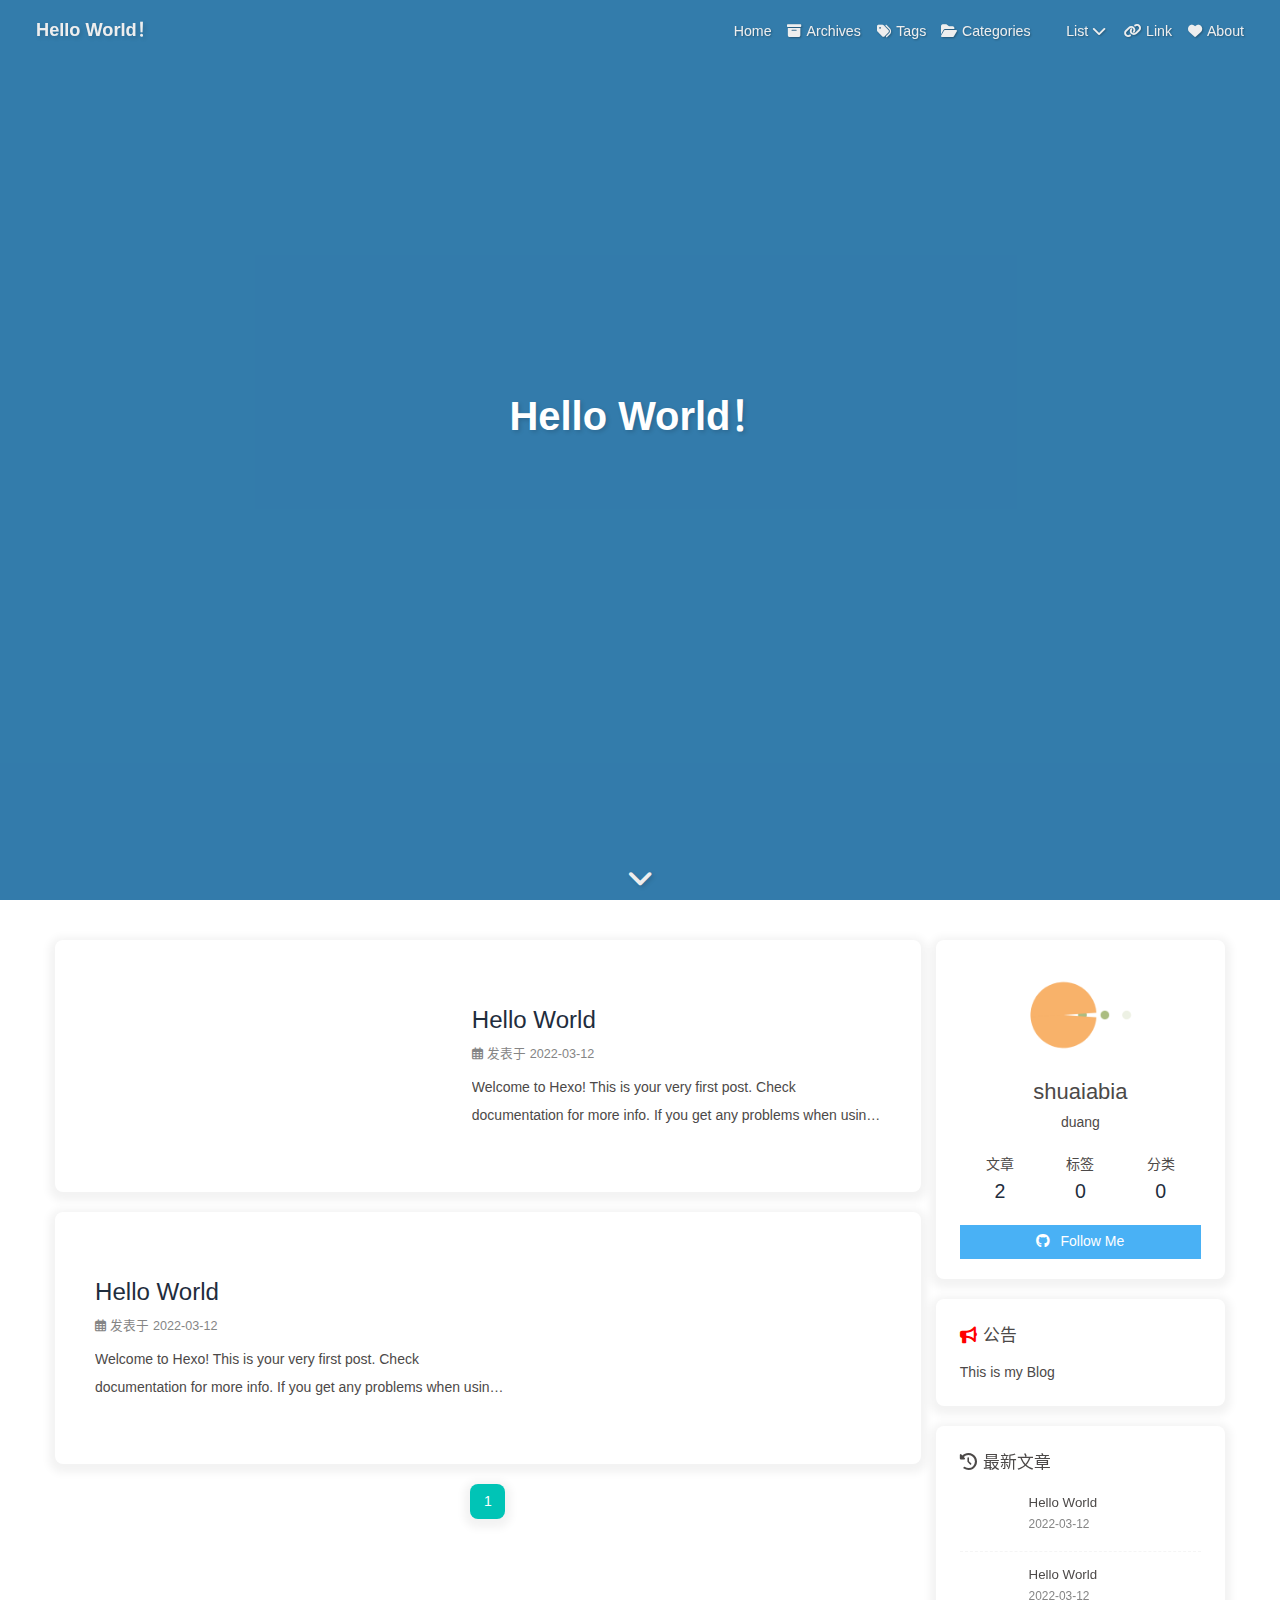
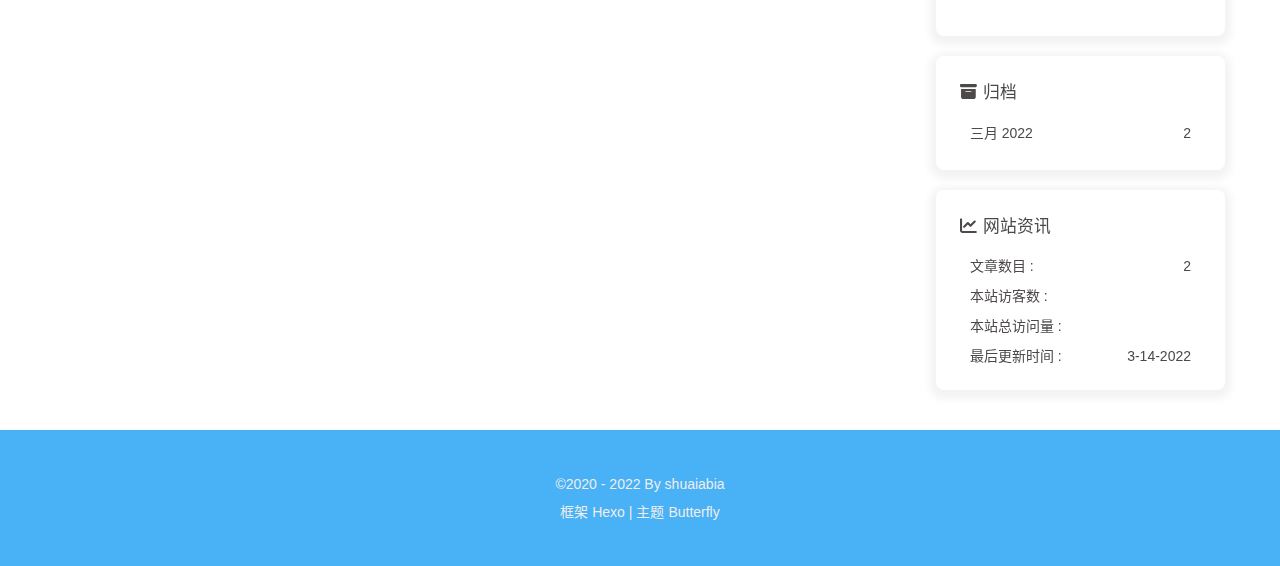
==== index.html @ 334f8525 "Site updated: 2022-03-14 22:38:22" ====
<!DOCTYPE html><html lang="zh-CN" data-theme="light"><head><meta charset="UTF-8"><meta http-equiv="X-UA-Compatible" content="IE=edge"><meta name="viewport" content="width=device-width, initial-scale=1.0, maximum-scale=1.0, user-scalable=no"><title>Hello World！ - shuaiabia</title><meta name="keywords" content="dadada"><meta name="author" content="shuaiabia,2313064195@qq.com"><meta name="copyright" content="shuaiabia"><meta name="format-detection" content="telephone=no"><meta name="theme-color" content="#ffffff"><meta name="description" content="duang">
<meta property="og:type" content="website">
<meta property="og:title" content="Hello World！">
<meta property="og:url" content="http://shuaiabia.github.io/index.html">
<meta property="og:site_name" content="Hello World！">
<meta property="og:description" content="duang">
<meta property="og:locale" content="zh_CN">
<meta property="og:image" content="https://i.loli.net/2021/02/24/5O1day2nriDzjSu.png">
<meta property="article:author" content="shuaiabia">
<meta property="article:tag" content="dadada">
<meta name="twitter:card" content="summary">
<meta name="twitter:image" content="https://i.loli.net/2021/02/24/5O1day2nriDzjSu.png"><link rel="shortcut icon" href="/img/favicon.png"><link rel="canonical" href="http://shuaiabia.github.io/"><link rel="preconnect" href="//cdn.jsdelivr.net"/><link rel="preconnect" href="//busuanzi.ibruce.info"/><link rel="stylesheet" href="/css/index.css"><link rel="stylesheet" href="https://cdn.jsdelivr.net/npm/@fortawesome/fontawesome-free@6/css/all.min.css" media="print" onload="this.media='all'"><link rel="stylesheet" href="https://cdn.jsdelivr.net/npm/@fancyapps/ui/dist/fancybox.css" media="print" onload="this.media='all'"><script>const GLOBAL_CONFIG = { 
  root: '/',
  algolia: undefined,
  localSearch: undefined,
  translate: undefined,
  noticeOutdate: undefined,
  highlight: {"plugin":"highlighjs","highlightCopy":true,"highlightLang":true,"highlightHeightLimit":false},
  copy: {
    success: '复制成功',
    error: '复制错误',
    noSupport: '浏览器不支持'
  },
  relativeDate: {
    homepage: false,
    post: false
  },
  runtime: '',
  date_suffix: {
    just: '刚刚',
    min: '分钟前',
    hour: '小时前',
    day: '天前',
    month: '个月前'
  },
  copyright: undefined,
  lightbox: 'fancybox',
  Snackbar: undefined,
  source: {
    justifiedGallery: {
      js: 'https://cdn.jsdelivr.net/npm/flickr-justified-gallery@2/dist/fjGallery.min.js',
      css: 'https://cdn.jsdelivr.net/npm/flickr-justified-gallery@2/dist/fjGallery.min.css'
    }
  },
  isPhotoFigcaption: false,
  islazyload: false,
  isAnchor: false
}</script><script id="config-diff">var GLOBAL_CONFIG_SITE = {
  title: 'Hello World！',
  isPost: false,
  isHome: true,
  isHighlightShrink: false,
  isToc: false,
  postUpdate: '2022-03-14 22:38:16'
}</script><noscript><style type="text/css">
  #nav {
    opacity: 1
  }
  .justified-gallery img {
    opacity: 1
  }

  #recent-posts time,
  #post-meta time {
    display: inline !important
  }
</style></noscript><script>(win=>{
    win.saveToLocal = {
      set: function setWithExpiry(key, value, ttl) {
        if (ttl === 0) return
        const now = new Date()
        const expiryDay = ttl * 86400000
        const item = {
          value: value,
          expiry: now.getTime() + expiryDay,
        }
        localStorage.setItem(key, JSON.stringify(item))
      },

      get: function getWithExpiry(key) {
        const itemStr = localStorage.getItem(key)

        if (!itemStr) {
          return undefined
        }
        const item = JSON.parse(itemStr)
        const now = new Date()

        if (now.getTime() > item.expiry) {
          localStorage.removeItem(key)
          return undefined
        }
        return item.value
      }
    }
  
    win.getScript = url => new Promise((resolve, reject) => {
      const script = document.createElement('script')
      script.src = url
      script.async = true
      script.onerror = reject
      script.onload = script.onreadystatechange = function() {
        const loadState = this.readyState
        if (loadState && loadState !== 'loaded' && loadState !== 'complete') return
        script.onload = script.onreadystatechange = null
        resolve()
      }
      document.head.appendChild(script)
    })
  
      win.activateDarkMode = function () {
        document.documentElement.setAttribute('data-theme', 'dark')
        if (document.querySelector('meta[name="theme-color"]') !== null) {
          document.querySelector('meta[name="theme-color"]').setAttribute('content', '#0d0d0d')
        }
      }
      win.activateLightMode = function () {
        document.documentElement.setAttribute('data-theme', 'light')
        if (document.querySelector('meta[name="theme-color"]') !== null) {
          document.querySelector('meta[name="theme-color"]').setAttribute('content', '#ffffff')
        }
      }
      const t = saveToLocal.get('theme')
    
          if (t === 'dark') activateDarkMode()
          else if (t === 'light') activateLightMode()
        
      const asideStatus = saveToLocal.get('aside-status')
      if (asideStatus !== undefined) {
        if (asideStatus === 'hide') {
          document.documentElement.classList.add('hide-aside')
        } else {
          document.documentElement.classList.remove('hide-aside')
        }
      }
    
    const detectApple = () => {
      if(/iPad|iPhone|iPod|Macintosh/.test(navigator.userAgent)){
        document.documentElement.classList.add('apple')
      }
    }
    detectApple()
    })(window)</script><meta name="generator" content="Hexo 6.1.0"></head><body><div id="sidebar"><div id="menu-mask"></div><div id="sidebar-menus"><div class="avatar-img is-center"><img src="https://i.loli.net/2021/02/24/5O1day2nriDzjSu.png" onerror="onerror=null;src='/img/friend_404.gif'" alt="avatar"/></div><div class="sidebar-site-data site-data is-center"><a href="/archives/"><div class="headline">文章</div><div class="length-num">2</div></a><a href="/tags/"><div class="headline">标签</div><div class="length-num">0</div></a><a href="/categories/"><div class="headline">分类</div><div class="length-num">0</div></a></div><hr/><div class="menus_items"><div class="menus_item"><a class="site-page" href="/"><i class="fa-fw fas fa-首页"></i><span> Home</span></a></div><div class="menus_item"><a class="site-page" href="/archives/"><i class="fa-fw fas fa-archive"></i><span> Archives</span></a></div><div class="menus_item"><a class="site-page" href="/tags/"><i class="fa-fw fas fa-tags"></i><span> Tags</span></a></div><div class="menus_item"><a class="site-page" href="/categories/"><i class="fa-fw fas fa-folder-open"></i><span> Categories</span></a></div><div class="menus_item"><a class="site-page group" href="javascript:void(0);"><i class="fa-fw fas fa-娱乐"></i><span> List</span><i class="fas fa-chevron-down"></i></a><ul class="menus_item_child"><li><a class="site-page child" href="/music/"><i class="fa-fw fas fa-音乐"></i><span> Music</span></a></li><li><a class="site-page child" href="/movies/"><i class="fa-fw fas fa-视频"></i><span> Movie</span></a></li></ul></div><div class="menus_item"><a class="site-page" href="/link/"><i class="fa-fw fas fa-link"></i><span> Link</span></a></div><div class="menus_item"><a class="site-page" href="/about/"><i class="fa-fw fas fa-heart"></i><span> About</span></a></div></div></div></div><div class="page" id="body-wrap"><header class="full_page" id="page-header"><nav id="nav"><span id="blog_name"><a id="site-name" href="/">Hello World！</a></span><div id="menus"><div class="menus_items"><div class="menus_item"><a class="site-page" href="/"><i class="fa-fw fas fa-首页"></i><span> Home</span></a></div><div class="menus_item"><a class="site-page" href="/archives/"><i class="fa-fw fas fa-archive"></i><span> Archives</span></a></div><div class="menus_item"><a class="site-page" href="/tags/"><i class="fa-fw fas fa-tags"></i><span> Tags</span></a></div><div class="menus_item"><a class="site-page" href="/categories/"><i class="fa-fw fas fa-folder-open"></i><span> Categories</span></a></div><div class="menus_item"><a class="site-page group" href="javascript:void(0);"><i class="fa-fw fas fa-娱乐"></i><span> List</span><i class="fas fa-chevron-down"></i></a><ul class="menus_item_child"><li><a class="site-page child" href="/music/"><i class="fa-fw fas fa-音乐"></i><span> Music</span></a></li><li><a class="site-page child" href="/movies/"><i class="fa-fw fas fa-视频"></i><span> Movie</span></a></li></ul></div><div class="menus_item"><a class="site-page" href="/link/"><i class="fa-fw fas fa-link"></i><span> Link</span></a></div><div class="menus_item"><a class="site-page" href="/about/"><i class="fa-fw fas fa-heart"></i><span> About</span></a></div></div><div id="toggle-menu"><a class="site-page"><i class="fas fa-bars fa-fw"></i></a></div></div></nav><div id="site-info"><h1 id="site-title">Hello World！</h1></div><div id="scroll-down"><i class="fas fa-angle-down scroll-down-effects"></i></div></header><main class="layout" id="content-inner"><div class="recent-posts" id="recent-posts"><div class="recent-post-item"><div class="post_cover left"><a href="/2022/03/12/1/" title="Hello World"><img class="post_bg" src="[data-uri]" onerror="this.onerror=null;this.src='/img/404.jpg'" alt="Hello World"></a></div><div class="recent-post-info"><a class="article-title" href="/2022/03/12/1/" title="Hello World">Hello World</a><div class="article-meta-wrap"><span class="post-meta-date"><i class="far fa-calendar-alt"></i><span class="article-meta-label">发表于</span><time datetime="2022-03-12T09:33:00.502Z" title="发表于 2022-03-12 17:33:00">2022-03-12</time></span></div><div class="content">Welcome to Hexo! This is your very first post. Check documentation for more info. If you get any problems when using Hexo, you can find the answer in troubleshooting or you can ask me on GitHub.
adawCdua百度今晚1$ hexo new &quot;My New Post&quot;

More info: Writing
Run server1$ hexo server

More info: Server
Generate static files1$ hexo generate

More info: Generating
Deploy to remote sites1$ hexo deploy

More info: Deployment
</div></div></div><div class="recent-post-item"><div class="post_cover right"><a href="/2022/03/12/hello-world/" title="Hello World"><img class="post_bg" src="[data-uri]" onerror="this.onerror=null;this.src='/img/404.jpg'" alt="Hello World"></a></div><div class="recent-post-info"><a class="article-title" href="/2022/03/12/hello-world/" title="Hello World">Hello World</a><div class="article-meta-wrap"><span class="post-meta-date"><i class="far fa-calendar-alt"></i><span class="article-meta-label">发表于</span><time datetime="2022-03-12T06:40:55.721Z" title="发表于 2022-03-12 14:40:55">2022-03-12</time></span></div><div class="content">Welcome to Hexo! This is your very first post. Check documentation for more info. If you get any problems when using Hexo, you can find the answer in troubleshooting or you can ask me on GitHub.
Quick StartCreate a new post1$ hexo new &quot;My New Post&quot;

More info: Writing
Run server1$ hexo server

More info: Server
Generate static files1$ hexo generate

More info: Generating
Deploy to remote sites1$ hexo deploy

More info: Deployment
</div></div></div><nav id="pagination"><div class="pagination"><span class="page-number current">1</span></div></nav></div><div class="aside-content" id="aside-content"><div class="card-widget card-info"><div class="is-center"><div class="avatar-img"><img src="https://i.loli.net/2021/02/24/5O1day2nriDzjSu.png" onerror="this.onerror=null;this.src='/img/friend_404.gif'" alt="avatar"/></div><div class="author-info__name">shuaiabia</div><div class="author-info__description">duang</div></div><div class="card-info-data site-data is-center"><a href="/archives/"><div class="headline">文章</div><div class="length-num">2</div></a><a href="/tags/"><div class="headline">标签</div><div class="length-num">0</div></a><a href="/categories/"><div class="headline">分类</div><div class="length-num">0</div></a></div><a id="card-info-btn" target="_blank" rel="noopener" href="https://github.com/xxxxxx"><i class="fab fa-github"></i><span>Follow Me</span></a></div><div class="card-widget card-announcement"><div class="item-headline"><i class="fas fa-bullhorn fa-shake"></i><span>公告</span></div><div class="announcement_content">This is my Blog</div></div><div class="sticky_layout"><div class="card-widget card-recent-post"><div class="item-headline"><i class="fas fa-history"></i><span>最新文章</span></div><div class="aside-list"><div class="aside-list-item"><a class="thumbnail" href="/2022/03/12/1/" title="Hello World"><img src="[data-uri]" onerror="this.onerror=null;this.src='/img/404.jpg'" alt="Hello World"/></a><div class="content"><a class="title" href="/2022/03/12/1/" title="Hello World">Hello World</a><time datetime="2022-03-12T09:33:00.502Z" title="发表于 2022-03-12 17:33:00">2022-03-12</time></div></div><div class="aside-list-item"><a class="thumbnail" href="/2022/03/12/hello-world/" title="Hello World"><img src="[data-uri]" onerror="this.onerror=null;this.src='/img/404.jpg'" alt="Hello World"/></a><div class="content"><a class="title" href="/2022/03/12/hello-world/" title="Hello World">Hello World</a><time datetime="2022-03-12T06:40:55.721Z" title="发表于 2022-03-12 14:40:55">2022-03-12</time></div></div></div></div><div class="card-widget card-archives"><div class="item-headline"><i class="fas fa-archive"></i><span>归档</span></div><ul class="card-archive-list"><li class="card-archive-list-item"><a class="card-archive-list-link" href="/archives/2022/03/"><span class="card-archive-list-date">三月 2022</span><span class="card-archive-list-count">2</span></a></li></ul></div><div class="card-widget card-webinfo"><div class="item-headline"><i class="fas fa-chart-line"></i><span>网站资讯</span></div><div class="webinfo"><div class="webinfo-item"><div class="item-name">文章数目 :</div><div class="item-count">2</div></div><div class="webinfo-item"><div class="item-name">本站访客数 :</div><div class="item-count" id="busuanzi_value_site_uv"></div></div><div class="webinfo-item"><div class="item-name">本站总访问量 :</div><div class="item-count" id="busuanzi_value_site_pv"></div></div><div class="webinfo-item"><div class="item-name">最后更新时间 :</div><div class="item-count" id="last-push-date" data-lastPushDate="2022-03-14T14:38:16.190Z"></div></div></div></div></div></div></main><footer id="footer"><div id="footer-wrap"><div class="copyright">&copy;2020 - 2022 By shuaiabia</div><div class="framework-info"><span>框架 </span><a target="_blank" rel="noopener" href="https://hexo.io">Hexo</a><span class="footer-separator">|</span><span>主题 </span><a target="_blank" rel="noopener" href="https://github.com/jerryc127/hexo-theme-butterfly">Butterfly</a></div></div></footer></div><div id="rightside"><div id="rightside-config-hide"><button id="darkmode" type="button" title="浅色和深色模式转换"><i class="fas fa-adjust"></i></button><button id="hide-aside-btn" type="button" title="单栏和双栏切换"><i class="fas fa-arrows-alt-h"></i></button></div><div id="rightside-config-show"><button id="rightside_config" type="button" title="设置"><i class="fas fa-cog fa-spin"></i></button><button id="go-up" type="button" title="回到顶部"><i class="fas fa-arrow-up"></i></button></div></div><div><script src="/js/utils.js"></script><script src="/js/main.js"></script><script src="https://cdn.jsdelivr.net/npm/@fancyapps/ui/dist/fancybox.umd.js"></script><div class="js-pjax"></div><script async data-pjax src="//busuanzi.ibruce.info/busuanzi/2.3/busuanzi.pure.mini.js"></script></div></body></html>
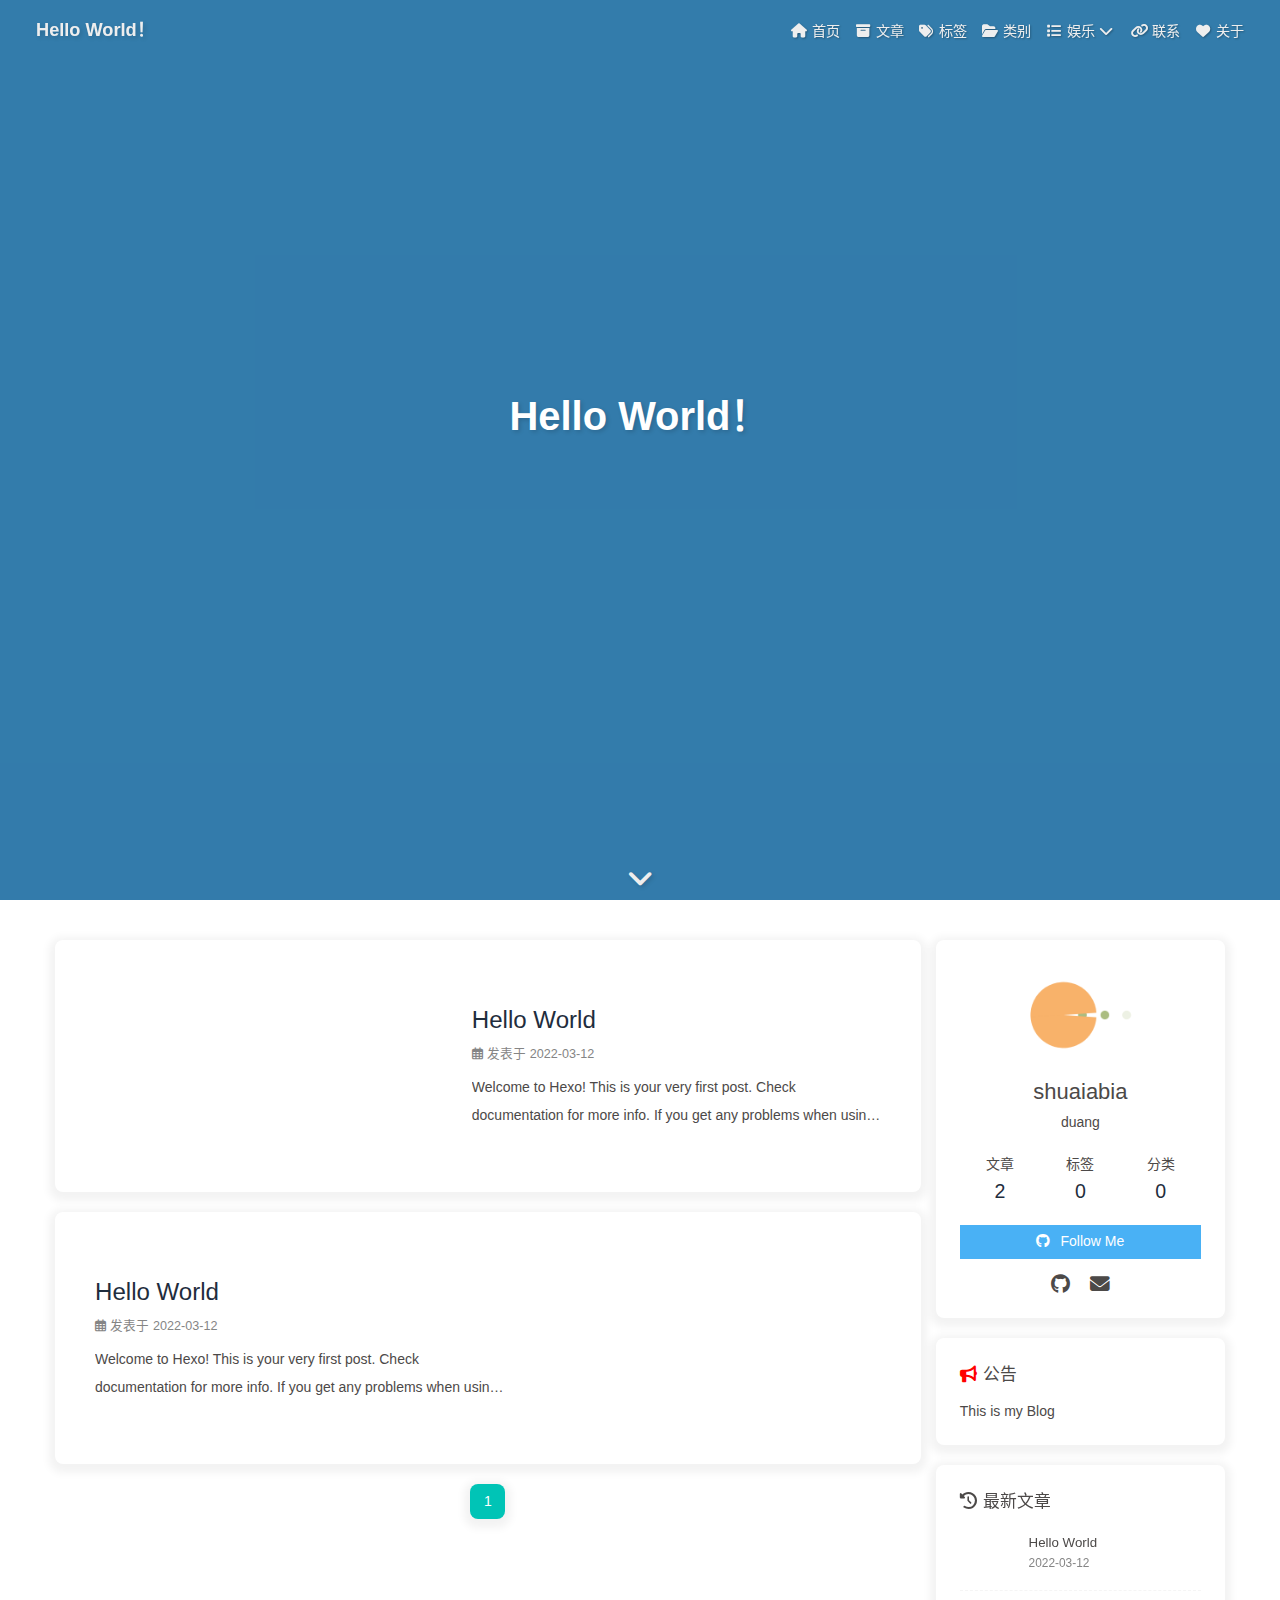
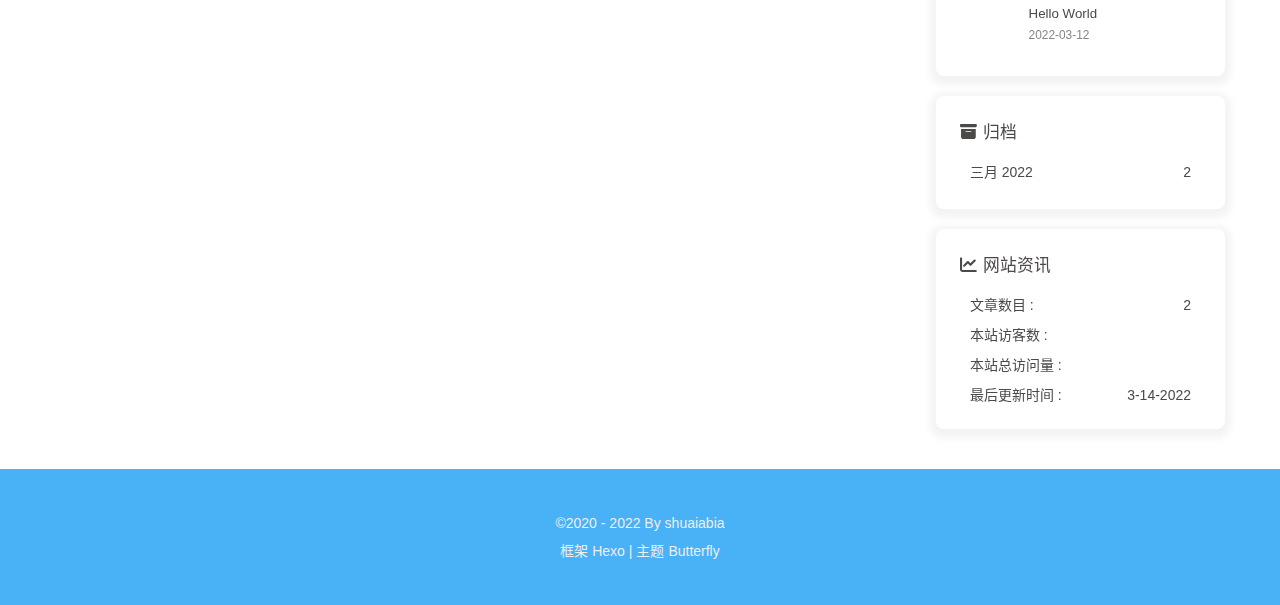
==== commit abb0161c: "Site updated: 2022-03-14 23:18:11" ====
--- a/index.html
+++ b/index.html
@@ -5,11 +5,11 @@
 <meta property="og:site_name" content="Hello World！">
 <meta property="og:description" content="duang">
 <meta property="og:locale" content="zh_CN">
-<meta property="og:image" content="https://i.loli.net/2021/02/24/5O1day2nriDzjSu.png">
+<meta property="og:image" content="http://shuaiabia.github.io//img/%E5%B1%8F%E5%B9%95%E6%88%AA%E5%9B%BE(143).png">
 <meta property="article:author" content="shuaiabia">
 <meta property="article:tag" content="dadada">
 <meta name="twitter:card" content="summary">
-<meta name="twitter:image" content="https://i.loli.net/2021/02/24/5O1day2nriDzjSu.png"><link rel="shortcut icon" href="/img/favicon.png"><link rel="canonical" href="http://shuaiabia.github.io/"><link rel="preconnect" href="//cdn.jsdelivr.net"/><link rel="preconnect" href="//busuanzi.ibruce.info"/><link rel="stylesheet" href="/css/index.css"><link rel="stylesheet" href="https://cdn.jsdelivr.net/npm/@fortawesome/fontawesome-free@6/css/all.min.css" media="print" onload="this.media='all'"><link rel="stylesheet" href="https://cdn.jsdelivr.net/npm/@fancyapps/ui/dist/fancybox.css" media="print" onload="this.media='all'"><script>const GLOBAL_CONFIG = { 
+<meta name="twitter:image" content="http://shuaiabia.github.io//img/%E5%B1%8F%E5%B9%95%E6%88%AA%E5%9B%BE(143).png"><link rel="shortcut icon" href="/img/favicon.png"><link rel="canonical" href="http://shuaiabia.github.io/"><link rel="preconnect" href="//cdn.jsdelivr.net"/><link rel="preconnect" href="//busuanzi.ibruce.info"/><link rel="stylesheet" href="/css/index.css"><link rel="stylesheet" href="https://cdn.jsdelivr.net/npm/@fortawesome/fontawesome-free@6/css/all.min.css" media="print" onload="this.media='all'"><link rel="stylesheet" href="https://cdn.jsdelivr.net/npm/@fancyapps/ui/dist/fancybox.css" media="print" onload="this.media='all'"><script>const GLOBAL_CONFIG = { 
   root: '/',
   algolia: undefined,
   localSearch: undefined,
@@ -51,7 +51,7 @@
   isHome: true,
   isHighlightShrink: false,
   isToc: false,
-  postUpdate: '2022-03-14 22:38:16'
+  postUpdate: '2022-03-14 23:18:05'
 }</script><noscript><style type="text/css">
   #nav {
     opacity: 1
@@ -140,7 +140,7 @@
       }
     }
     detectApple()
-    })(window)</script><meta name="generator" content="Hexo 6.1.0"></head><body><div id="sidebar"><div id="menu-mask"></div><div id="sidebar-menus"><div class="avatar-img is-center"><img src="https://i.loli.net/2021/02/24/5O1day2nriDzjSu.png" onerror="onerror=null;src='/img/friend_404.gif'" alt="avatar"/></div><div class="sidebar-site-data site-data is-center"><a href="/archives/"><div class="headline">文章</div><div class="length-num">2</div></a><a href="/tags/"><div class="headline">标签</div><div class="length-num">0</div></a><a href="/categories/"><div class="headline">分类</div><div class="length-num">0</div></a></div><hr/><div class="menus_items"><div class="menus_item"><a class="site-page" href="/"><i class="fa-fw fas fa-首页"></i><span> Home</span></a></div><div class="menus_item"><a class="site-page" href="/archives/"><i class="fa-fw fas fa-archive"></i><span> Archives</span></a></div><div class="menus_item"><a class="site-page" href="/tags/"><i class="fa-fw fas fa-tags"></i><span> Tags</span></a></div><div class="menus_item"><a class="site-page" href="/categories/"><i class="fa-fw fas fa-folder-open"></i><span> Categories</span></a></div><div class="menus_item"><a class="site-page group" href="javascript:void(0);"><i class="fa-fw fas fa-娱乐"></i><span> List</span><i class="fas fa-chevron-down"></i></a><ul class="menus_item_child"><li><a class="site-page child" href="/music/"><i class="fa-fw fas fa-音乐"></i><span> Music</span></a></li><li><a class="site-page child" href="/movies/"><i class="fa-fw fas fa-视频"></i><span> Movie</span></a></li></ul></div><div class="menus_item"><a class="site-page" href="/link/"><i class="fa-fw fas fa-link"></i><span> Link</span></a></div><div class="menus_item"><a class="site-page" href="/about/"><i class="fa-fw fas fa-heart"></i><span> About</span></a></div></div></div></div><div class="page" id="body-wrap"><header class="full_page" id="page-header"><nav id="nav"><span id="blog_name"><a id="site-name" href="/">Hello World！</a></span><div id="menus"><div class="menus_items"><div class="menus_item"><a class="site-page" href="/"><i class="fa-fw fas fa-首页"></i><span> Home</span></a></div><div class="menus_item"><a class="site-page" href="/archives/"><i class="fa-fw fas fa-archive"></i><span> Archives</span></a></div><div class="menus_item"><a class="site-page" href="/tags/"><i class="fa-fw fas fa-tags"></i><span> Tags</span></a></div><div class="menus_item"><a class="site-page" href="/categories/"><i class="fa-fw fas fa-folder-open"></i><span> Categories</span></a></div><div class="menus_item"><a class="site-page group" href="javascript:void(0);"><i class="fa-fw fas fa-娱乐"></i><span> List</span><i class="fas fa-chevron-down"></i></a><ul class="menus_item_child"><li><a class="site-page child" href="/music/"><i class="fa-fw fas fa-音乐"></i><span> Music</span></a></li><li><a class="site-page child" href="/movies/"><i class="fa-fw fas fa-视频"></i><span> Movie</span></a></li></ul></div><div class="menus_item"><a class="site-page" href="/link/"><i class="fa-fw fas fa-link"></i><span> Link</span></a></div><div class="menus_item"><a class="site-page" href="/about/"><i class="fa-fw fas fa-heart"></i><span> About</span></a></div></div><div id="toggle-menu"><a class="site-page"><i class="fas fa-bars fa-fw"></i></a></div></div></nav><div id="site-info"><h1 id="site-title">Hello World！</h1></div><div id="scroll-down"><i class="fas fa-angle-down scroll-down-effects"></i></div></header><main class="layout" id="content-inner"><div class="recent-posts" id="recent-posts"><div class="recent-post-item"><div class="post_cover left"><a href="/2022/03/12/1/" title="Hello World"><img class="post_bg" src="[data-uri]" onerror="this.onerror=null;this.src='/img/404.jpg'" alt="Hello World"></a></div><div class="recent-post-info"><a class="article-title" href="/2022/03/12/1/" title="Hello World">Hello World</a><div class="article-meta-wrap"><span class="post-meta-date"><i class="far fa-calendar-alt"></i><span class="article-meta-label">发表于</span><time datetime="2022-03-12T09:33:00.502Z" title="发表于 2022-03-12 17:33:00">2022-03-12</time></span></div><div class="content">Welcome to Hexo! This is your very first post. Check documentation for more info. If you get any problems when using Hexo, you can find the answer in troubleshooting or you can ask me on GitHub.
+    })(window)</script><meta name="generator" content="Hexo 6.1.0"></head><body><div id="sidebar"><div id="menu-mask"></div><div id="sidebar-menus"><div class="avatar-img is-center"><img src="/%5Cimg%5C%E5%B1%8F%E5%B9%95%E6%88%AA%E5%9B%BE(143).png" onerror="onerror=null;src='/img/friend_404.gif'" alt="avatar"/></div><div class="sidebar-site-data site-data is-center"><a href="/archives/"><div class="headline">文章</div><div class="length-num">2</div></a><a href="/tags/"><div class="headline">标签</div><div class="length-num">0</div></a><a href="/categories/"><div class="headline">分类</div><div class="length-num">0</div></a></div><hr/><div class="menus_items"><div class="menus_item"><a class="site-page" href="/"><i class="fa-fw fas fa-home"></i><span> 首页</span></a></div><div class="menus_item"><a class="site-page" href="/archives/"><i class="fa-fw fas fa-archive"></i><span> 文章</span></a></div><div class="menus_item"><a class="site-page" href="/tags/"><i class="fa-fw fas fa-tags"></i><span> 标签</span></a></div><div class="menus_item"><a class="site-page" href="/categories/"><i class="fa-fw fas fa-folder-open"></i><span> 类别</span></a></div><div class="menus_item"><a class="site-page group" href="javascript:void(0);"><i class="fa-fw fas fa-list"></i><span> 娱乐</span><i class="fas fa-chevron-down"></i></a><ul class="menus_item_child"><li><a class="site-page child" href="/music/"><i class="fa-fw fas fa-music"></i><span> 音乐</span></a></li><li><a class="site-page child" href="/movies/"><i class="fa-fw fas fa-video"></i><span> 电影</span></a></li></ul></div><div class="menus_item"><a class="site-page" href="/link/"><i class="fa-fw fas fa-link"></i><span> 联系</span></a></div><div class="menus_item"><a class="site-page" href="/about/"><i class="fa-fw fas fa-heart"></i><span> 关于</span></a></div></div></div></div><div class="page" id="body-wrap"><header class="full_page" id="page-header"><nav id="nav"><span id="blog_name"><a id="site-name" href="/">Hello World！</a></span><div id="menus"><div class="menus_items"><div class="menus_item"><a class="site-page" href="/"><i class="fa-fw fas fa-home"></i><span> 首页</span></a></div><div class="menus_item"><a class="site-page" href="/archives/"><i class="fa-fw fas fa-archive"></i><span> 文章</span></a></div><div class="menus_item"><a class="site-page" href="/tags/"><i class="fa-fw fas fa-tags"></i><span> 标签</span></a></div><div class="menus_item"><a class="site-page" href="/categories/"><i class="fa-fw fas fa-folder-open"></i><span> 类别</span></a></div><div class="menus_item"><a class="site-page group" href="javascript:void(0);"><i class="fa-fw fas fa-list"></i><span> 娱乐</span><i class="fas fa-chevron-down"></i></a><ul class="menus_item_child"><li><a class="site-page child" href="/music/"><i class="fa-fw fas fa-music"></i><span> 音乐</span></a></li><li><a class="site-page child" href="/movies/"><i class="fa-fw fas fa-video"></i><span> 电影</span></a></li></ul></div><div class="menus_item"><a class="site-page" href="/link/"><i class="fa-fw fas fa-link"></i><span> 联系</span></a></div><div class="menus_item"><a class="site-page" href="/about/"><i class="fa-fw fas fa-heart"></i><span> 关于</span></a></div></div><div id="toggle-menu"><a class="site-page"><i class="fas fa-bars fa-fw"></i></a></div></div></nav><div id="site-info"><h1 id="site-title">Hello World！</h1><div id="site_social_icons"><a class="social-icon" href="https://github.com/shuaiabia" target="_blank" title="Github"><i class="fab fa-github"></i></a><a class="social-icon" href="mailto:2313064195@qq.com" target="_blank" title="Email"><i class="fas fa-envelope"></i></a></div></div><div id="scroll-down"><i class="fas fa-angle-down scroll-down-effects"></i></div></header><main class="layout" id="content-inner"><div class="recent-posts" id="recent-posts"><div class="recent-post-item"><div class="post_cover left"><a href="/2022/03/12/1/" title="Hello World"><img class="post_bg" src="[data-uri]" onerror="this.onerror=null;this.src='/img/404.jpg'" alt="Hello World"></a></div><div class="recent-post-info"><a class="article-title" href="/2022/03/12/1/" title="Hello World">Hello World</a><div class="article-meta-wrap"><span class="post-meta-date"><i class="far fa-calendar-alt"></i><span class="article-meta-label">发表于</span><time datetime="2022-03-12T09:33:00.502Z" title="发表于 2022-03-12 17:33:00">2022-03-12</time></span></div><div class="content">Welcome to Hexo! This is your very first post. Check documentation for more info. If you get any problems when using Hexo, you can find the answer in troubleshooting or you can ask me on GitHub.
 adawCdua百度今晚1$ hexo new &quot;My New Post&quot;
 
 More info: Writing
@@ -166,4 +166,4 @@
 Deploy to remote sites1$ hexo deploy
 
 More info: Deployment
-</div></div></div><nav id="pagination"><div class="pagination"><span class="page-number current">1</span></div></nav></div><div class="aside-content" id="aside-content"><div class="card-widget card-info"><div class="is-center"><div class="avatar-img"><img src="https://i.loli.net/2021/02/24/5O1day2nriDzjSu.png" onerror="this.onerror=null;this.src='/img/friend_404.gif'" alt="avatar"/></div><div class="author-info__name">shuaiabia</div><div class="author-info__description">duang</div></div><div class="card-info-data site-data is-center"><a href="/archives/"><div class="headline">文章</div><div class="length-num">2</div></a><a href="/tags/"><div class="headline">标签</div><div class="length-num">0</div></a><a href="/categories/"><div class="headline">分类</div><div class="length-num">0</div></a></div><a id="card-info-btn" target="_blank" rel="noopener" href="https://github.com/xxxxxx"><i class="fab fa-github"></i><span>Follow Me</span></a></div><div class="card-widget card-announcement"><div class="item-headline"><i class="fas fa-bullhorn fa-shake"></i><span>公告</span></div><div class="announcement_content">This is my Blog</div></div><div class="sticky_layout"><div class="card-widget card-recent-post"><div class="item-headline"><i class="fas fa-history"></i><span>最新文章</span></div><div class="aside-list"><div class="aside-list-item"><a class="thumbnail" href="/2022/03/12/1/" title="Hello World"><img src="[data-uri]" onerror="this.onerror=null;this.src='/img/404.jpg'" alt="Hello World"/></a><div class="content"><a class="title" href="/2022/03/12/1/" title="Hello World">Hello World</a><time datetime="2022-03-12T09:33:00.502Z" title="发表于 2022-03-12 17:33:00">2022-03-12</time></div></div><div class="aside-list-item"><a class="thumbnail" href="/2022/03/12/hello-world/" title="Hello World"><img src="[data-uri]" onerror="this.onerror=null;this.src='/img/404.jpg'" alt="Hello World"/></a><div class="content"><a class="title" href="/2022/03/12/hello-world/" title="Hello World">Hello World</a><time datetime="2022-03-12T06:40:55.721Z" title="发表于 2022-03-12 14:40:55">2022-03-12</time></div></div></div></div><div class="card-widget card-archives"><div class="item-headline"><i class="fas fa-archive"></i><span>归档</span></div><ul class="card-archive-list"><li class="card-archive-list-item"><a class="card-archive-list-link" href="/archives/2022/03/"><span class="card-archive-list-date">三月 2022</span><span class="card-archive-list-count">2</span></a></li></ul></div><div class="card-widget card-webinfo"><div class="item-headline"><i class="fas fa-chart-line"></i><span>网站资讯</span></div><div class="webinfo"><div class="webinfo-item"><div class="item-name">文章数目 :</div><div class="item-count">2</div></div><div class="webinfo-item"><div class="item-name">本站访客数 :</div><div class="item-count" id="busuanzi_value_site_uv"></div></div><div class="webinfo-item"><div class="item-name">本站总访问量 :</div><div class="item-count" id="busuanzi_value_site_pv"></div></div><div class="webinfo-item"><div class="item-name">最后更新时间 :</div><div class="item-count" id="last-push-date" data-lastPushDate="2022-03-14T14:38:16.190Z"></div></div></div></div></div></div></main><footer id="footer"><div id="footer-wrap"><div class="copyright">&copy;2020 - 2022 By shuaiabia</div><div class="framework-info"><span>框架 </span><a target="_blank" rel="noopener" href="https://hexo.io">Hexo</a><span class="footer-separator">|</span><span>主题 </span><a target="_blank" rel="noopener" href="https://github.com/jerryc127/hexo-theme-butterfly">Butterfly</a></div></div></footer></div><div id="rightside"><div id="rightside-config-hide"><button id="darkmode" type="button" title="浅色和深色模式转换"><i class="fas fa-adjust"></i></button><button id="hide-aside-btn" type="button" title="单栏和双栏切换"><i class="fas fa-arrows-alt-h"></i></button></div><div id="rightside-config-show"><button id="rightside_config" type="button" title="设置"><i class="fas fa-cog fa-spin"></i></button><button id="go-up" type="button" title="回到顶部"><i class="fas fa-arrow-up"></i></button></div></div><div><script src="/js/utils.js"></script><script src="/js/main.js"></script><script src="https://cdn.jsdelivr.net/npm/@fancyapps/ui/dist/fancybox.umd.js"></script><div class="js-pjax"></div><script async data-pjax src="//busuanzi.ibruce.info/busuanzi/2.3/busuanzi.pure.mini.js"></script></div></body></html>+</div></div></div><nav id="pagination"><div class="pagination"><span class="page-number current">1</span></div></nav></div><div class="aside-content" id="aside-content"><div class="card-widget card-info"><div class="is-center"><div class="avatar-img"><img src="/%5Cimg%5C%E5%B1%8F%E5%B9%95%E6%88%AA%E5%9B%BE(143).png" onerror="this.onerror=null;this.src='/img/friend_404.gif'" alt="avatar"/></div><div class="author-info__name">shuaiabia</div><div class="author-info__description">duang</div></div><div class="card-info-data site-data is-center"><a href="/archives/"><div class="headline">文章</div><div class="length-num">2</div></a><a href="/tags/"><div class="headline">标签</div><div class="length-num">0</div></a><a href="/categories/"><div class="headline">分类</div><div class="length-num">0</div></a></div><a id="card-info-btn" target="_blank" rel="noopener" href="https://github.com/xxxxxx"><i class="fab fa-github"></i><span>Follow Me</span></a><div class="card-info-social-icons is-center"><a class="social-icon" href="https://github.com/shuaiabia" target="_blank" title="Github"><i class="fab fa-github"></i></a><a class="social-icon" href="mailto:2313064195@qq.com" target="_blank" title="Email"><i class="fas fa-envelope"></i></a></div></div><div class="card-widget card-announcement"><div class="item-headline"><i class="fas fa-bullhorn fa-shake"></i><span>公告</span></div><div class="announcement_content">This is my Blog</div></div><div class="sticky_layout"><div class="card-widget card-recent-post"><div class="item-headline"><i class="fas fa-history"></i><span>最新文章</span></div><div class="aside-list"><div class="aside-list-item"><a class="thumbnail" href="/2022/03/12/1/" title="Hello World"><img src="[data-uri]" onerror="this.onerror=null;this.src='/img/404.jpg'" alt="Hello World"/></a><div class="content"><a class="title" href="/2022/03/12/1/" title="Hello World">Hello World</a><time datetime="2022-03-12T09:33:00.502Z" title="发表于 2022-03-12 17:33:00">2022-03-12</time></div></div><div class="aside-list-item"><a class="thumbnail" href="/2022/03/12/hello-world/" title="Hello World"><img src="[data-uri]" onerror="this.onerror=null;this.src='/img/404.jpg'" alt="Hello World"/></a><div class="content"><a class="title" href="/2022/03/12/hello-world/" title="Hello World">Hello World</a><time datetime="2022-03-12T06:40:55.721Z" title="发表于 2022-03-12 14:40:55">2022-03-12</time></div></div></div></div><div class="card-widget card-archives"><div class="item-headline"><i class="fas fa-archive"></i><span>归档</span></div><ul class="card-archive-list"><li class="card-archive-list-item"><a class="card-archive-list-link" href="/archives/2022/03/"><span class="card-archive-list-date">三月 2022</span><span class="card-archive-list-count">2</span></a></li></ul></div><div class="card-widget card-webinfo"><div class="item-headline"><i class="fas fa-chart-line"></i><span>网站资讯</span></div><div class="webinfo"><div class="webinfo-item"><div class="item-name">文章数目 :</div><div class="item-count">2</div></div><div class="webinfo-item"><div class="item-name">本站访客数 :</div><div class="item-count" id="busuanzi_value_site_uv"></div></div><div class="webinfo-item"><div class="item-name">本站总访问量 :</div><div class="item-count" id="busuanzi_value_site_pv"></div></div><div class="webinfo-item"><div class="item-name">最后更新时间 :</div><div class="item-count" id="last-push-date" data-lastPushDate="2022-03-14T15:18:05.939Z"></div></div></div></div></div></div></main><footer id="footer"><div id="footer-wrap"><div class="copyright">&copy;2020 - 2022 By shuaiabia</div><div class="framework-info"><span>框架 </span><a target="_blank" rel="noopener" href="https://hexo.io">Hexo</a><span class="footer-separator">|</span><span>主题 </span><a target="_blank" rel="noopener" href="https://github.com/jerryc127/hexo-theme-butterfly">Butterfly</a></div></div></footer></div><div id="rightside"><div id="rightside-config-hide"><button id="darkmode" type="button" title="浅色和深色模式转换"><i class="fas fa-adjust"></i></button><button id="hide-aside-btn" type="button" title="单栏和双栏切换"><i class="fas fa-arrows-alt-h"></i></button></div><div id="rightside-config-show"><button id="rightside_config" type="button" title="设置"><i class="fas fa-cog fa-spin"></i></button><button id="go-up" type="button" title="回到顶部"><i class="fas fa-arrow-up"></i></button></div></div><div><script src="/js/utils.js"></script><script src="/js/main.js"></script><script src="https://cdn.jsdelivr.net/npm/@fancyapps/ui/dist/fancybox.umd.js"></script><div class="js-pjax"></div><script async data-pjax src="//busuanzi.ibruce.info/busuanzi/2.3/busuanzi.pure.mini.js"></script></div></body></html>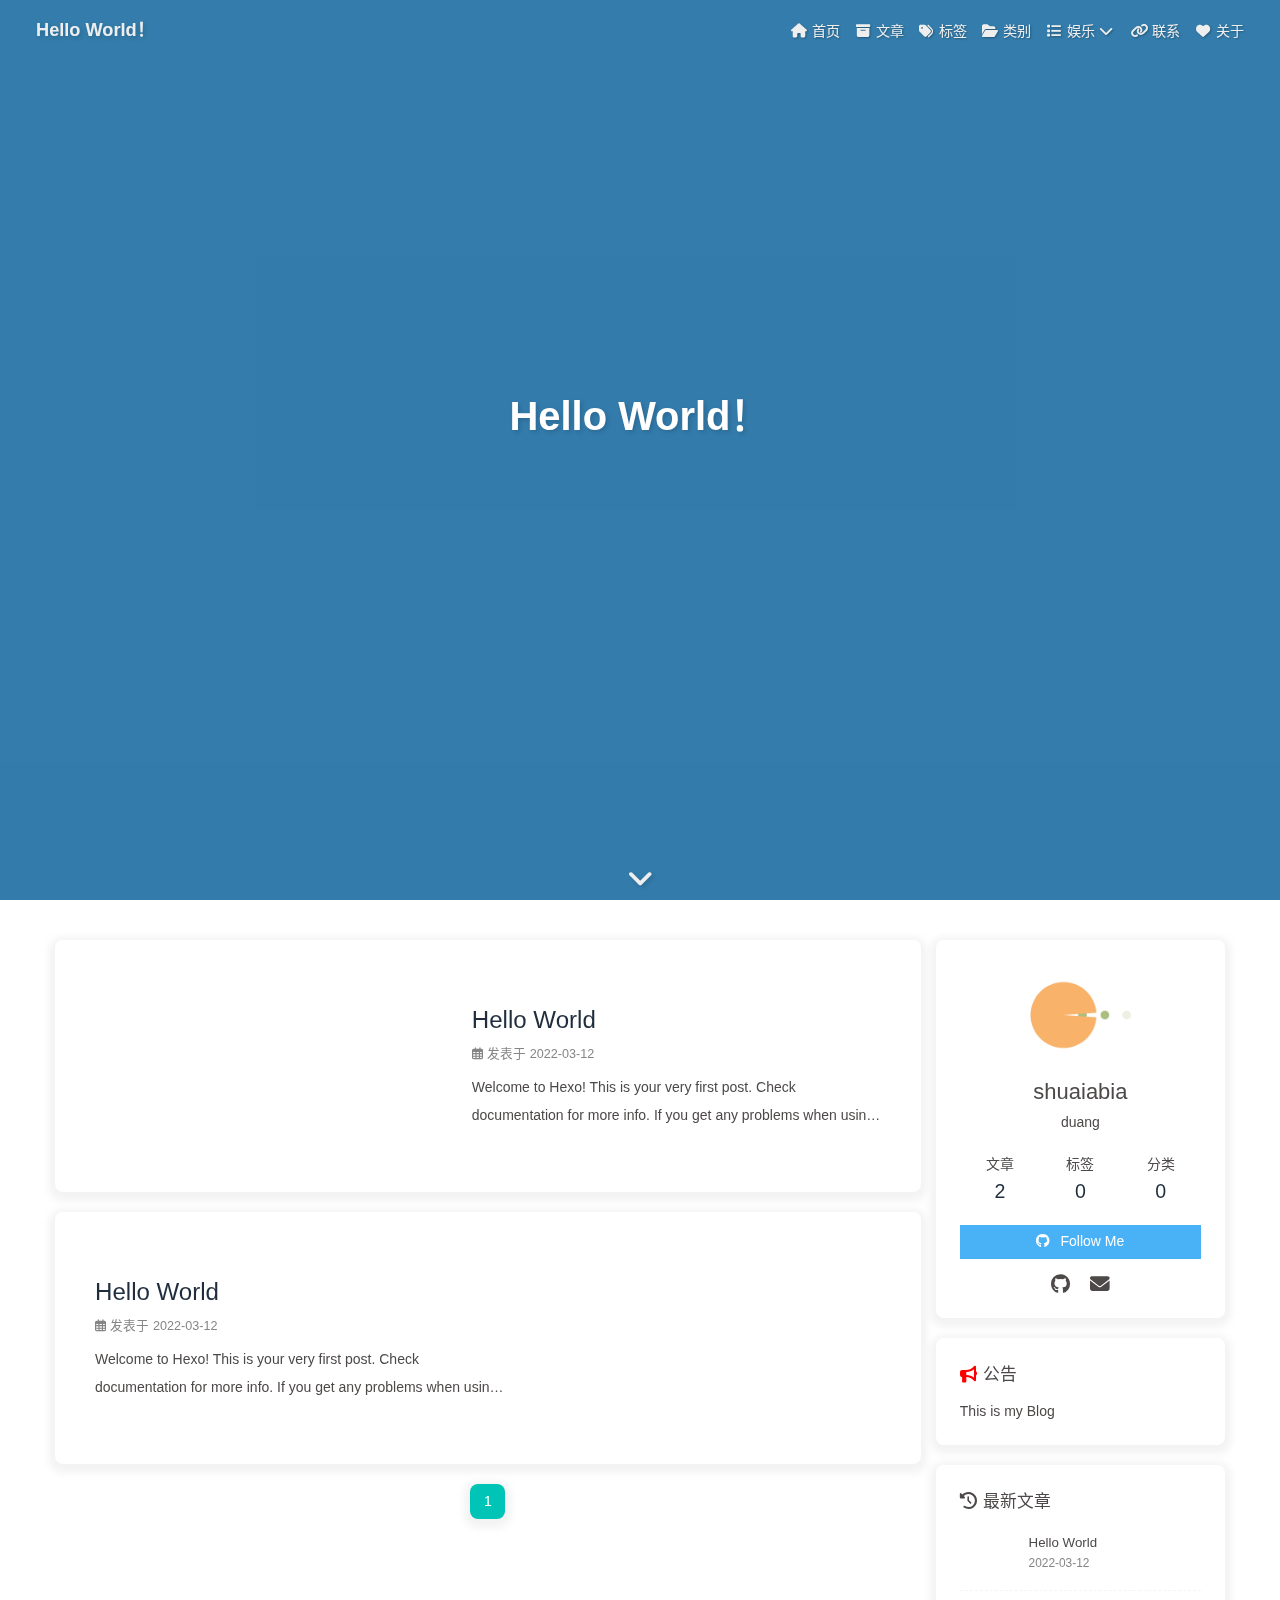
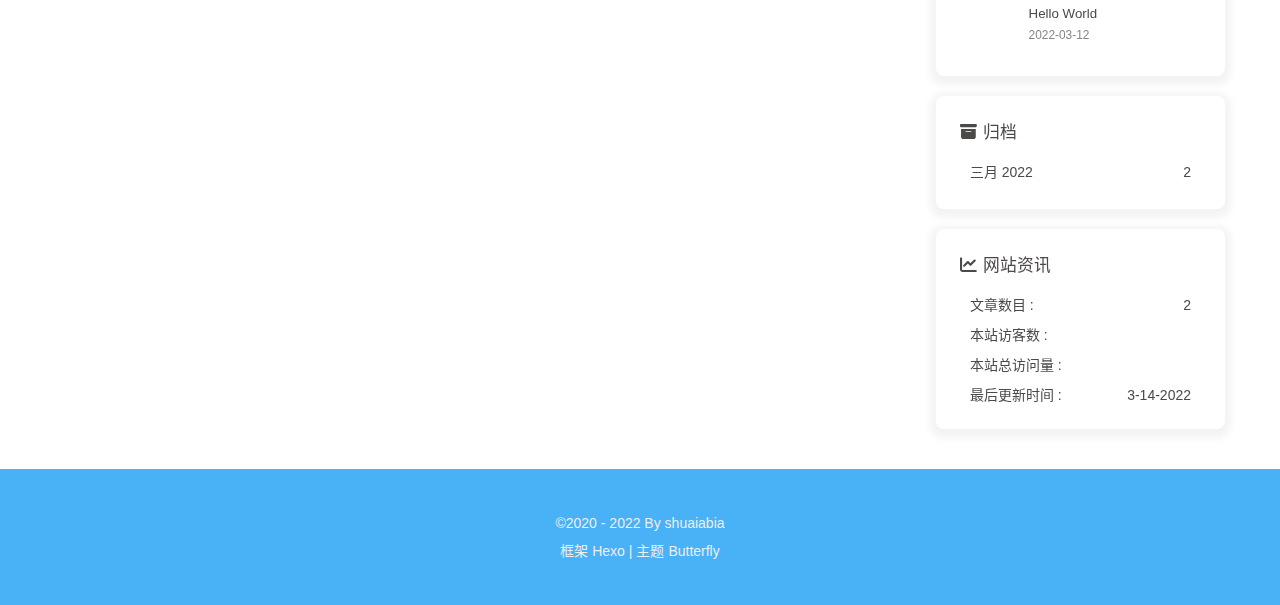
==== commit 90b49391: "Site updated: 2022-03-15 00:09:12" ====
--- a/index.html
+++ b/index.html
@@ -51,7 +51,7 @@
   isHome: true,
   isHighlightShrink: false,
   isToc: false,
-  postUpdate: '2022-03-14 23:18:05'
+  postUpdate: '2022-03-15 00:09:05'
 }</script><noscript><style type="text/css">
   #nav {
     opacity: 1
@@ -140,7 +140,7 @@
       }
     }
     detectApple()
-    })(window)</script><meta name="generator" content="Hexo 6.1.0"></head><body><div id="sidebar"><div id="menu-mask"></div><div id="sidebar-menus"><div class="avatar-img is-center"><img src="/%5Cimg%5C%E5%B1%8F%E5%B9%95%E6%88%AA%E5%9B%BE(143).png" onerror="onerror=null;src='/img/friend_404.gif'" alt="avatar"/></div><div class="sidebar-site-data site-data is-center"><a href="/archives/"><div class="headline">文章</div><div class="length-num">2</div></a><a href="/tags/"><div class="headline">标签</div><div class="length-num">0</div></a><a href="/categories/"><div class="headline">分类</div><div class="length-num">0</div></a></div><hr/><div class="menus_items"><div class="menus_item"><a class="site-page" href="/"><i class="fa-fw fas fa-home"></i><span> 首页</span></a></div><div class="menus_item"><a class="site-page" href="/archives/"><i class="fa-fw fas fa-archive"></i><span> 文章</span></a></div><div class="menus_item"><a class="site-page" href="/tags/"><i class="fa-fw fas fa-tags"></i><span> 标签</span></a></div><div class="menus_item"><a class="site-page" href="/categories/"><i class="fa-fw fas fa-folder-open"></i><span> 类别</span></a></div><div class="menus_item"><a class="site-page group" href="javascript:void(0);"><i class="fa-fw fas fa-list"></i><span> 娱乐</span><i class="fas fa-chevron-down"></i></a><ul class="menus_item_child"><li><a class="site-page child" href="/music/"><i class="fa-fw fas fa-music"></i><span> 音乐</span></a></li><li><a class="site-page child" href="/movies/"><i class="fa-fw fas fa-video"></i><span> 电影</span></a></li></ul></div><div class="menus_item"><a class="site-page" href="/link/"><i class="fa-fw fas fa-link"></i><span> 联系</span></a></div><div class="menus_item"><a class="site-page" href="/about/"><i class="fa-fw fas fa-heart"></i><span> 关于</span></a></div></div></div></div><div class="page" id="body-wrap"><header class="full_page" id="page-header"><nav id="nav"><span id="blog_name"><a id="site-name" href="/">Hello World！</a></span><div id="menus"><div class="menus_items"><div class="menus_item"><a class="site-page" href="/"><i class="fa-fw fas fa-home"></i><span> 首页</span></a></div><div class="menus_item"><a class="site-page" href="/archives/"><i class="fa-fw fas fa-archive"></i><span> 文章</span></a></div><div class="menus_item"><a class="site-page" href="/tags/"><i class="fa-fw fas fa-tags"></i><span> 标签</span></a></div><div class="menus_item"><a class="site-page" href="/categories/"><i class="fa-fw fas fa-folder-open"></i><span> 类别</span></a></div><div class="menus_item"><a class="site-page group" href="javascript:void(0);"><i class="fa-fw fas fa-list"></i><span> 娱乐</span><i class="fas fa-chevron-down"></i></a><ul class="menus_item_child"><li><a class="site-page child" href="/music/"><i class="fa-fw fas fa-music"></i><span> 音乐</span></a></li><li><a class="site-page child" href="/movies/"><i class="fa-fw fas fa-video"></i><span> 电影</span></a></li></ul></div><div class="menus_item"><a class="site-page" href="/link/"><i class="fa-fw fas fa-link"></i><span> 联系</span></a></div><div class="menus_item"><a class="site-page" href="/about/"><i class="fa-fw fas fa-heart"></i><span> 关于</span></a></div></div><div id="toggle-menu"><a class="site-page"><i class="fas fa-bars fa-fw"></i></a></div></div></nav><div id="site-info"><h1 id="site-title">Hello World！</h1><div id="site_social_icons"><a class="social-icon" href="https://github.com/shuaiabia" target="_blank" title="Github"><i class="fab fa-github"></i></a><a class="social-icon" href="mailto:2313064195@qq.com" target="_blank" title="Email"><i class="fas fa-envelope"></i></a></div></div><div id="scroll-down"><i class="fas fa-angle-down scroll-down-effects"></i></div></header><main class="layout" id="content-inner"><div class="recent-posts" id="recent-posts"><div class="recent-post-item"><div class="post_cover left"><a href="/2022/03/12/1/" title="Hello World"><img class="post_bg" src="[data-uri]" onerror="this.onerror=null;this.src='/img/404.jpg'" alt="Hello World"></a></div><div class="recent-post-info"><a class="article-title" href="/2022/03/12/1/" title="Hello World">Hello World</a><div class="article-meta-wrap"><span class="post-meta-date"><i class="far fa-calendar-alt"></i><span class="article-meta-label">发表于</span><time datetime="2022-03-12T09:33:00.502Z" title="发表于 2022-03-12 17:33:00">2022-03-12</time></span></div><div class="content">Welcome to Hexo! This is your very first post. Check documentation for more info. If you get any problems when using Hexo, you can find the answer in troubleshooting or you can ask me on GitHub.
+    })(window)</script><meta name="generator" content="Hexo 6.1.0"></head><body><div id="web_bg"></div><div id="sidebar"><div id="menu-mask"></div><div id="sidebar-menus"><div class="avatar-img is-center"><img src="/%5Cimg%5C%E5%B1%8F%E5%B9%95%E6%88%AA%E5%9B%BE(143).png" onerror="onerror=null;src='/img/friend_404.gif'" alt="avatar"/></div><div class="sidebar-site-data site-data is-center"><a href="/archives/"><div class="headline">文章</div><div class="length-num">2</div></a><a href="/tags/"><div class="headline">标签</div><div class="length-num">0</div></a><a href="/categories/"><div class="headline">分类</div><div class="length-num">0</div></a></div><hr/><div class="menus_items"><div class="menus_item"><a class="site-page" href="/"><i class="fa-fw fas fa-home"></i><span> 首页</span></a></div><div class="menus_item"><a class="site-page" href="/archives/"><i class="fa-fw fas fa-archive"></i><span> 文章</span></a></div><div class="menus_item"><a class="site-page" href="/tags/"><i class="fa-fw fas fa-tags"></i><span> 标签</span></a></div><div class="menus_item"><a class="site-page" href="/categories/"><i class="fa-fw fas fa-folder-open"></i><span> 类别</span></a></div><div class="menus_item"><a class="site-page group" href="javascript:void(0);"><i class="fa-fw fas fa-list"></i><span> 娱乐</span><i class="fas fa-chevron-down"></i></a><ul class="menus_item_child"><li><a class="site-page child" href="/music/"><i class="fa-fw fas fa-music"></i><span> 音乐</span></a></li><li><a class="site-page child" href="/movies/"><i class="fa-fw fas fa-video"></i><span> 电影</span></a></li></ul></div><div class="menus_item"><a class="site-page" href="/link/"><i class="fa-fw fas fa-link"></i><span> 联系</span></a></div><div class="menus_item"><a class="site-page" href="/about/"><i class="fa-fw fas fa-heart"></i><span> 关于</span></a></div></div></div></div><div class="page" id="body-wrap"><header class="full_page" id="page-header"><nav id="nav"><span id="blog_name"><a id="site-name" href="/">Hello World！</a></span><div id="menus"><div class="menus_items"><div class="menus_item"><a class="site-page" href="/"><i class="fa-fw fas fa-home"></i><span> 首页</span></a></div><div class="menus_item"><a class="site-page" href="/archives/"><i class="fa-fw fas fa-archive"></i><span> 文章</span></a></div><div class="menus_item"><a class="site-page" href="/tags/"><i class="fa-fw fas fa-tags"></i><span> 标签</span></a></div><div class="menus_item"><a class="site-page" href="/categories/"><i class="fa-fw fas fa-folder-open"></i><span> 类别</span></a></div><div class="menus_item"><a class="site-page group" href="javascript:void(0);"><i class="fa-fw fas fa-list"></i><span> 娱乐</span><i class="fas fa-chevron-down"></i></a><ul class="menus_item_child"><li><a class="site-page child" href="/music/"><i class="fa-fw fas fa-music"></i><span> 音乐</span></a></li><li><a class="site-page child" href="/movies/"><i class="fa-fw fas fa-video"></i><span> 电影</span></a></li></ul></div><div class="menus_item"><a class="site-page" href="/link/"><i class="fa-fw fas fa-link"></i><span> 联系</span></a></div><div class="menus_item"><a class="site-page" href="/about/"><i class="fa-fw fas fa-heart"></i><span> 关于</span></a></div></div><div id="toggle-menu"><a class="site-page"><i class="fas fa-bars fa-fw"></i></a></div></div></nav><div id="site-info"><h1 id="site-title">Hello World！</h1><div id="site_social_icons"><a class="social-icon" href="https://github.com/shuaiabia" target="_blank" title="Github"><i class="fab fa-github"></i></a><a class="social-icon" href="mailto:2313064195@qq.com" target="_blank" title="Email"><i class="fas fa-envelope"></i></a></div></div><div id="scroll-down"><i class="fas fa-angle-down scroll-down-effects"></i></div></header><main class="layout" id="content-inner"><div class="recent-posts" id="recent-posts"><div class="recent-post-item"><div class="post_cover left"><a href="/2022/03/12/1/" title="Hello World"><img class="post_bg" src="[data-uri]" onerror="this.onerror=null;this.src='/img/404.jpg'" alt="Hello World"></a></div><div class="recent-post-info"><a class="article-title" href="/2022/03/12/1/" title="Hello World">Hello World</a><div class="article-meta-wrap"><span class="post-meta-date"><i class="far fa-calendar-alt"></i><span class="article-meta-label">发表于</span><time datetime="2022-03-12T09:33:00.502Z" title="发表于 2022-03-12 17:33:00">2022-03-12</time></span></div><div class="content">Welcome to Hexo! This is your very first post. Check documentation for more info. If you get any problems when using Hexo, you can find the answer in troubleshooting or you can ask me on GitHub.
 adawCdua百度今晚1$ hexo new &quot;My New Post&quot;
 
 More info: Writing
@@ -166,4 +166,4 @@
 Deploy to remote sites1$ hexo deploy
 
 More info: Deployment
-</div></div></div><nav id="pagination"><div class="pagination"><span class="page-number current">1</span></div></nav></div><div class="aside-content" id="aside-content"><div class="card-widget card-info"><div class="is-center"><div class="avatar-img"><img src="/%5Cimg%5C%E5%B1%8F%E5%B9%95%E6%88%AA%E5%9B%BE(143).png" onerror="this.onerror=null;this.src='/img/friend_404.gif'" alt="avatar"/></div><div class="author-info__name">shuaiabia</div><div class="author-info__description">duang</div></div><div class="card-info-data site-data is-center"><a href="/archives/"><div class="headline">文章</div><div class="length-num">2</div></a><a href="/tags/"><div class="headline">标签</div><div class="length-num">0</div></a><a href="/categories/"><div class="headline">分类</div><div class="length-num">0</div></a></div><a id="card-info-btn" target="_blank" rel="noopener" href="https://github.com/xxxxxx"><i class="fab fa-github"></i><span>Follow Me</span></a><div class="card-info-social-icons is-center"><a class="social-icon" href="https://github.com/shuaiabia" target="_blank" title="Github"><i class="fab fa-github"></i></a><a class="social-icon" href="mailto:2313064195@qq.com" target="_blank" title="Email"><i class="fas fa-envelope"></i></a></div></div><div class="card-widget card-announcement"><div class="item-headline"><i class="fas fa-bullhorn fa-shake"></i><span>公告</span></div><div class="announcement_content">This is my Blog</div></div><div class="sticky_layout"><div class="card-widget card-recent-post"><div class="item-headline"><i class="fas fa-history"></i><span>最新文章</span></div><div class="aside-list"><div class="aside-list-item"><a class="thumbnail" href="/2022/03/12/1/" title="Hello World"><img src="[data-uri]" onerror="this.onerror=null;this.src='/img/404.jpg'" alt="Hello World"/></a><div class="content"><a class="title" href="/2022/03/12/1/" title="Hello World">Hello World</a><time datetime="2022-03-12T09:33:00.502Z" title="发表于 2022-03-12 17:33:00">2022-03-12</time></div></div><div class="aside-list-item"><a class="thumbnail" href="/2022/03/12/hello-world/" title="Hello World"><img src="[data-uri]" onerror="this.onerror=null;this.src='/img/404.jpg'" alt="Hello World"/></a><div class="content"><a class="title" href="/2022/03/12/hello-world/" title="Hello World">Hello World</a><time datetime="2022-03-12T06:40:55.721Z" title="发表于 2022-03-12 14:40:55">2022-03-12</time></div></div></div></div><div class="card-widget card-archives"><div class="item-headline"><i class="fas fa-archive"></i><span>归档</span></div><ul class="card-archive-list"><li class="card-archive-list-item"><a class="card-archive-list-link" href="/archives/2022/03/"><span class="card-archive-list-date">三月 2022</span><span class="card-archive-list-count">2</span></a></li></ul></div><div class="card-widget card-webinfo"><div class="item-headline"><i class="fas fa-chart-line"></i><span>网站资讯</span></div><div class="webinfo"><div class="webinfo-item"><div class="item-name">文章数目 :</div><div class="item-count">2</div></div><div class="webinfo-item"><div class="item-name">本站访客数 :</div><div class="item-count" id="busuanzi_value_site_uv"></div></div><div class="webinfo-item"><div class="item-name">本站总访问量 :</div><div class="item-count" id="busuanzi_value_site_pv"></div></div><div class="webinfo-item"><div class="item-name">最后更新时间 :</div><div class="item-count" id="last-push-date" data-lastPushDate="2022-03-14T15:18:05.939Z"></div></div></div></div></div></div></main><footer id="footer"><div id="footer-wrap"><div class="copyright">&copy;2020 - 2022 By shuaiabia</div><div class="framework-info"><span>框架 </span><a target="_blank" rel="noopener" href="https://hexo.io">Hexo</a><span class="footer-separator">|</span><span>主题 </span><a target="_blank" rel="noopener" href="https://github.com/jerryc127/hexo-theme-butterfly">Butterfly</a></div></div></footer></div><div id="rightside"><div id="rightside-config-hide"><button id="darkmode" type="button" title="浅色和深色模式转换"><i class="fas fa-adjust"></i></button><button id="hide-aside-btn" type="button" title="单栏和双栏切换"><i class="fas fa-arrows-alt-h"></i></button></div><div id="rightside-config-show"><button id="rightside_config" type="button" title="设置"><i class="fas fa-cog fa-spin"></i></button><button id="go-up" type="button" title="回到顶部"><i class="fas fa-arrow-up"></i></button></div></div><div><script src="/js/utils.js"></script><script src="/js/main.js"></script><script src="https://cdn.jsdelivr.net/npm/@fancyapps/ui/dist/fancybox.umd.js"></script><div class="js-pjax"></div><script async data-pjax src="//busuanzi.ibruce.info/busuanzi/2.3/busuanzi.pure.mini.js"></script></div></body></html>+</div></div></div><nav id="pagination"><div class="pagination"><span class="page-number current">1</span></div></nav></div><div class="aside-content" id="aside-content"><div class="card-widget card-info"><div class="is-center"><div class="avatar-img"><img src="/%5Cimg%5C%E5%B1%8F%E5%B9%95%E6%88%AA%E5%9B%BE(143).png" onerror="this.onerror=null;this.src='/img/friend_404.gif'" alt="avatar"/></div><div class="author-info__name">shuaiabia</div><div class="author-info__description">duang</div></div><div class="card-info-data site-data is-center"><a href="/archives/"><div class="headline">文章</div><div class="length-num">2</div></a><a href="/tags/"><div class="headline">标签</div><div class="length-num">0</div></a><a href="/categories/"><div class="headline">分类</div><div class="length-num">0</div></a></div><a id="card-info-btn" target="_blank" rel="noopener" href="https://github.com/xxxxxx"><i class="fab fa-github"></i><span>Follow Me</span></a><div class="card-info-social-icons is-center"><a class="social-icon" href="https://github.com/shuaiabia" target="_blank" title="Github"><i class="fab fa-github"></i></a><a class="social-icon" href="mailto:2313064195@qq.com" target="_blank" title="Email"><i class="fas fa-envelope"></i></a></div></div><div class="card-widget card-announcement"><div class="item-headline"><i class="fas fa-bullhorn fa-shake"></i><span>公告</span></div><div class="announcement_content">This is my Blog</div></div><div class="sticky_layout"><div class="card-widget card-recent-post"><div class="item-headline"><i class="fas fa-history"></i><span>最新文章</span></div><div class="aside-list"><div class="aside-list-item"><a class="thumbnail" href="/2022/03/12/1/" title="Hello World"><img src="[data-uri]" onerror="this.onerror=null;this.src='/img/404.jpg'" alt="Hello World"/></a><div class="content"><a class="title" href="/2022/03/12/1/" title="Hello World">Hello World</a><time datetime="2022-03-12T09:33:00.502Z" title="发表于 2022-03-12 17:33:00">2022-03-12</time></div></div><div class="aside-list-item"><a class="thumbnail" href="/2022/03/12/hello-world/" title="Hello World"><img src="[data-uri]" onerror="this.onerror=null;this.src='/img/404.jpg'" alt="Hello World"/></a><div class="content"><a class="title" href="/2022/03/12/hello-world/" title="Hello World">Hello World</a><time datetime="2022-03-12T06:40:55.721Z" title="发表于 2022-03-12 14:40:55">2022-03-12</time></div></div></div></div><div class="card-widget card-archives"><div class="item-headline"><i class="fas fa-archive"></i><span>归档</span></div><ul class="card-archive-list"><li class="card-archive-list-item"><a class="card-archive-list-link" href="/archives/2022/03/"><span class="card-archive-list-date">三月 2022</span><span class="card-archive-list-count">2</span></a></li></ul></div><div class="card-widget card-webinfo"><div class="item-headline"><i class="fas fa-chart-line"></i><span>网站资讯</span></div><div class="webinfo"><div class="webinfo-item"><div class="item-name">文章数目 :</div><div class="item-count">2</div></div><div class="webinfo-item"><div class="item-name">本站访客数 :</div><div class="item-count" id="busuanzi_value_site_uv"></div></div><div class="webinfo-item"><div class="item-name">本站总访问量 :</div><div class="item-count" id="busuanzi_value_site_pv"></div></div><div class="webinfo-item"><div class="item-name">最后更新时间 :</div><div class="item-count" id="last-push-date" data-lastPushDate="2022-03-14T16:09:05.050Z"></div></div></div></div></div></div></main><footer id="footer"><div id="footer-wrap"><div class="copyright">&copy;2020 - 2022 By shuaiabia</div><div class="framework-info"><span>框架 </span><a target="_blank" rel="noopener" href="https://hexo.io">Hexo</a><span class="footer-separator">|</span><span>主题 </span><a target="_blank" rel="noopener" href="https://github.com/jerryc127/hexo-theme-butterfly">Butterfly</a></div></div></footer></div><div id="rightside"><div id="rightside-config-hide"><button id="darkmode" type="button" title="浅色和深色模式转换"><i class="fas fa-adjust"></i></button><button id="hide-aside-btn" type="button" title="单栏和双栏切换"><i class="fas fa-arrows-alt-h"></i></button></div><div id="rightside-config-show"><button id="rightside_config" type="button" title="设置"><i class="fas fa-cog fa-spin"></i></button><button id="go-up" type="button" title="回到顶部"><i class="fas fa-arrow-up"></i></button></div></div><div><script src="/js/utils.js"></script><script src="/js/main.js"></script><script src="https://cdn.jsdelivr.net/npm/@fancyapps/ui/dist/fancybox.umd.js"></script><div class="js-pjax"></div><script async data-pjax src="//busuanzi.ibruce.info/busuanzi/2.3/busuanzi.pure.mini.js"></script></div></body></html>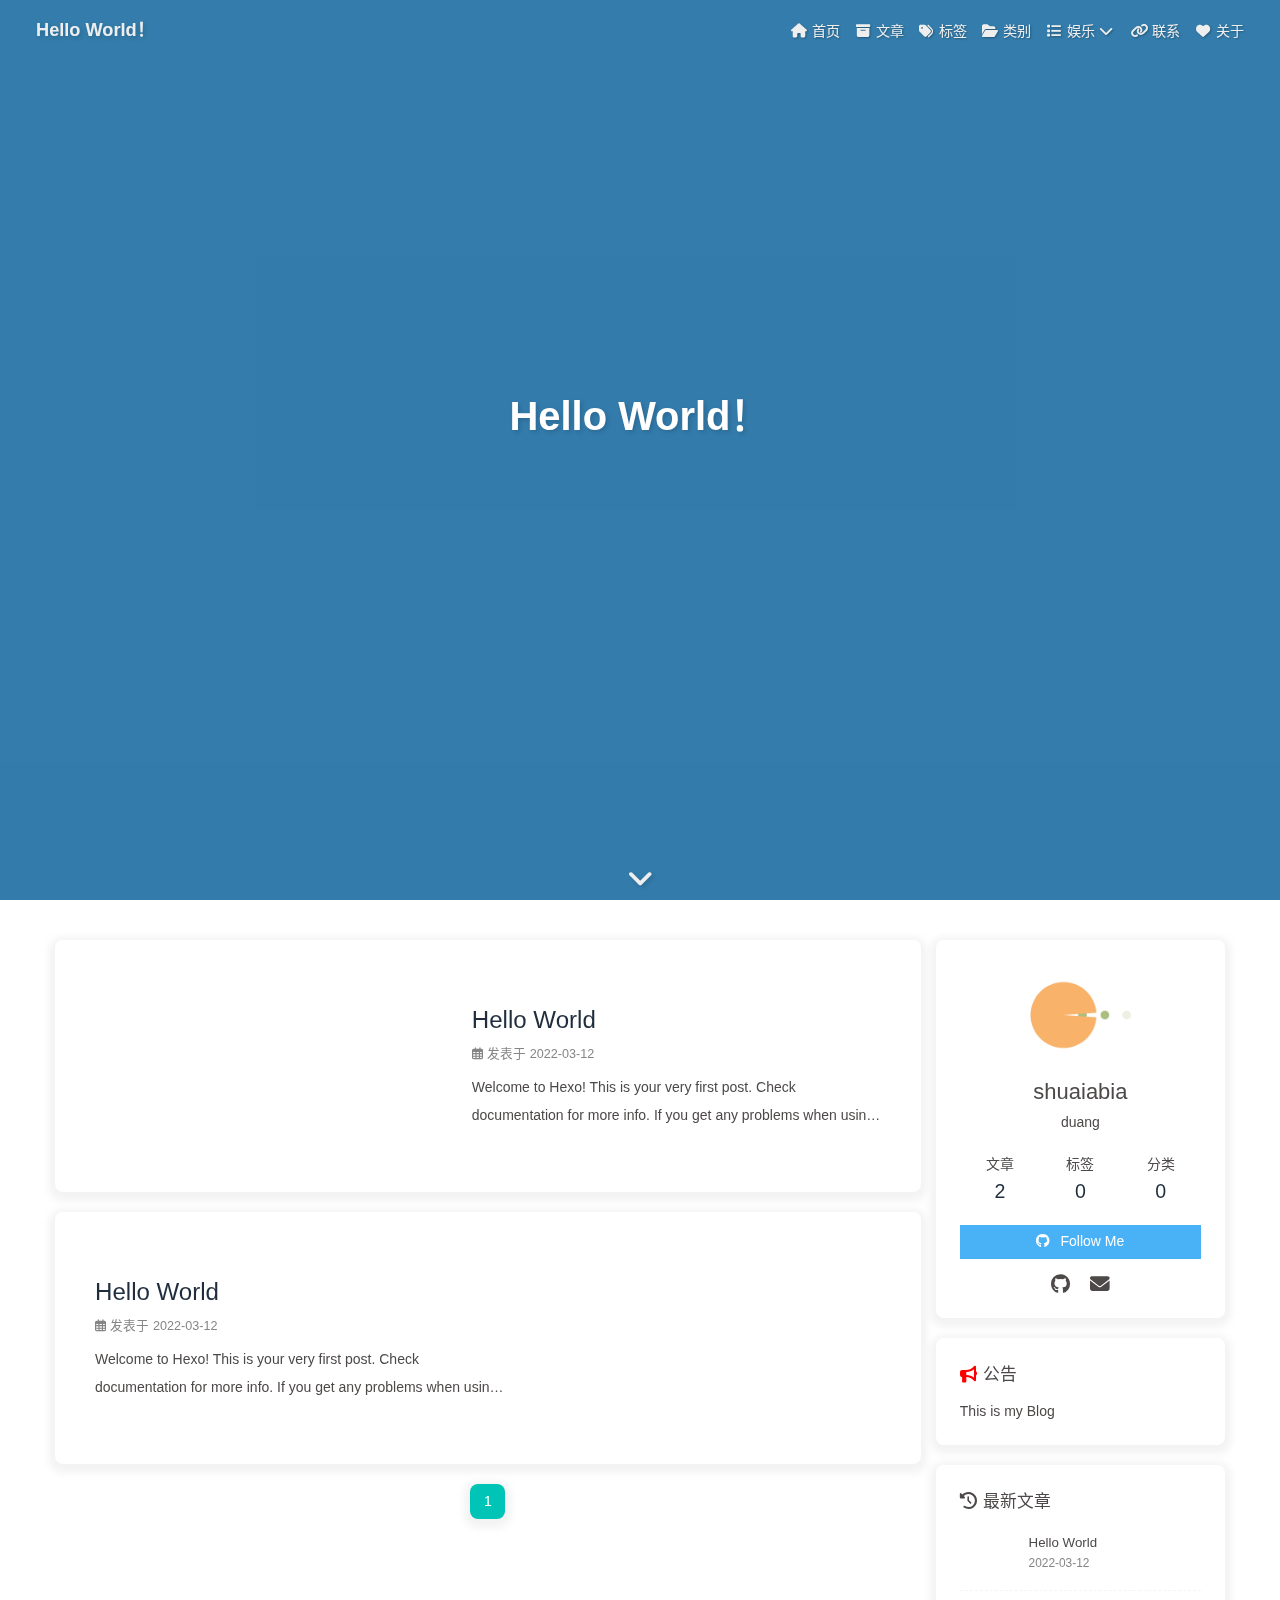
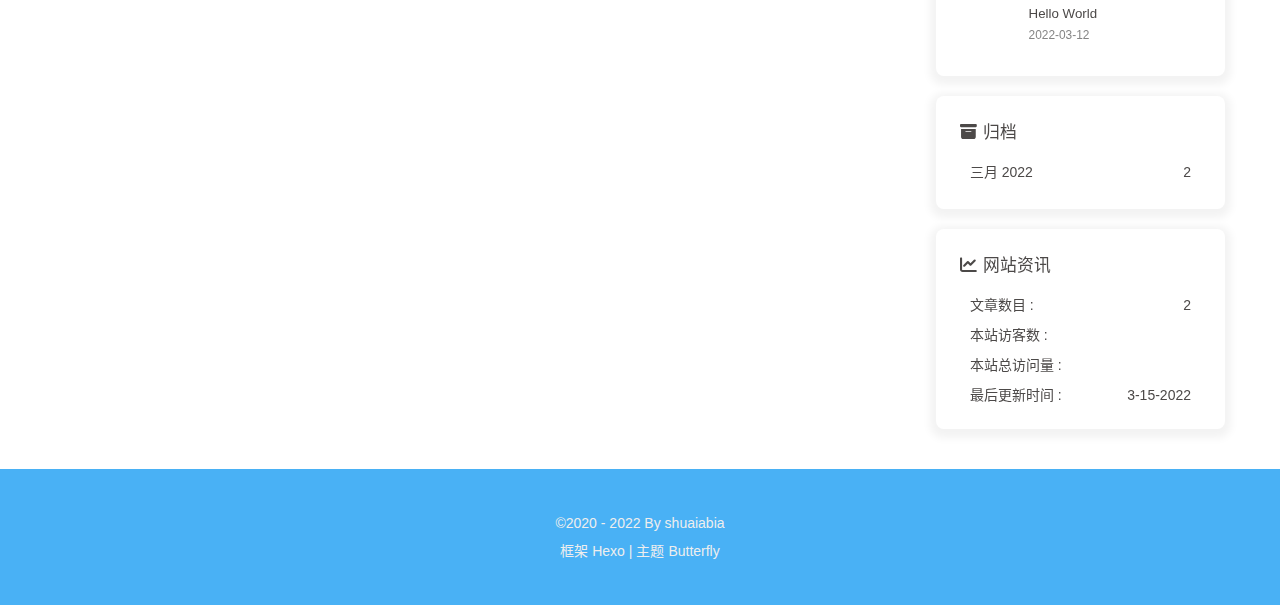
==== commit 40e742f6: "Site updated: 2022-03-15 14:53:50" ====
--- a/index.html
+++ b/index.html
@@ -51,7 +51,7 @@
   isHome: true,
   isHighlightShrink: false,
   isToc: false,
-  postUpdate: '2022-03-15 00:09:05'
+  postUpdate: '2022-03-15 14:53:50'
 }</script><noscript><style type="text/css">
   #nav {
     opacity: 1
@@ -166,4 +166,4 @@
 Deploy to remote sites1$ hexo deploy
 
 More info: Deployment
-</div></div></div><nav id="pagination"><div class="pagination"><span class="page-number current">1</span></div></nav></div><div class="aside-content" id="aside-content"><div class="card-widget card-info"><div class="is-center"><div class="avatar-img"><img src="/%5Cimg%5C%E5%B1%8F%E5%B9%95%E6%88%AA%E5%9B%BE(143).png" onerror="this.onerror=null;this.src='/img/friend_404.gif'" alt="avatar"/></div><div class="author-info__name">shuaiabia</div><div class="author-info__description">duang</div></div><div class="card-info-data site-data is-center"><a href="/archives/"><div class="headline">文章</div><div class="length-num">2</div></a><a href="/tags/"><div class="headline">标签</div><div class="length-num">0</div></a><a href="/categories/"><div class="headline">分类</div><div class="length-num">0</div></a></div><a id="card-info-btn" target="_blank" rel="noopener" href="https://github.com/xxxxxx"><i class="fab fa-github"></i><span>Follow Me</span></a><div class="card-info-social-icons is-center"><a class="social-icon" href="https://github.com/shuaiabia" target="_blank" title="Github"><i class="fab fa-github"></i></a><a class="social-icon" href="mailto:2313064195@qq.com" target="_blank" title="Email"><i class="fas fa-envelope"></i></a></div></div><div class="card-widget card-announcement"><div class="item-headline"><i class="fas fa-bullhorn fa-shake"></i><span>公告</span></div><div class="announcement_content">This is my Blog</div></div><div class="sticky_layout"><div class="card-widget card-recent-post"><div class="item-headline"><i class="fas fa-history"></i><span>最新文章</span></div><div class="aside-list"><div class="aside-list-item"><a class="thumbnail" href="/2022/03/12/1/" title="Hello World"><img src="[data-uri]" onerror="this.onerror=null;this.src='/img/404.jpg'" alt="Hello World"/></a><div class="content"><a class="title" href="/2022/03/12/1/" title="Hello World">Hello World</a><time datetime="2022-03-12T09:33:00.502Z" title="发表于 2022-03-12 17:33:00">2022-03-12</time></div></div><div class="aside-list-item"><a class="thumbnail" href="/2022/03/12/hello-world/" title="Hello World"><img src="[data-uri]" onerror="this.onerror=null;this.src='/img/404.jpg'" alt="Hello World"/></a><div class="content"><a class="title" href="/2022/03/12/hello-world/" title="Hello World">Hello World</a><time datetime="2022-03-12T06:40:55.721Z" title="发表于 2022-03-12 14:40:55">2022-03-12</time></div></div></div></div><div class="card-widget card-archives"><div class="item-headline"><i class="fas fa-archive"></i><span>归档</span></div><ul class="card-archive-list"><li class="card-archive-list-item"><a class="card-archive-list-link" href="/archives/2022/03/"><span class="card-archive-list-date">三月 2022</span><span class="card-archive-list-count">2</span></a></li></ul></div><div class="card-widget card-webinfo"><div class="item-headline"><i class="fas fa-chart-line"></i><span>网站资讯</span></div><div class="webinfo"><div class="webinfo-item"><div class="item-name">文章数目 :</div><div class="item-count">2</div></div><div class="webinfo-item"><div class="item-name">本站访客数 :</div><div class="item-count" id="busuanzi_value_site_uv"></div></div><div class="webinfo-item"><div class="item-name">本站总访问量 :</div><div class="item-count" id="busuanzi_value_site_pv"></div></div><div class="webinfo-item"><div class="item-name">最后更新时间 :</div><div class="item-count" id="last-push-date" data-lastPushDate="2022-03-14T16:09:05.050Z"></div></div></div></div></div></div></main><footer id="footer"><div id="footer-wrap"><div class="copyright">&copy;2020 - 2022 By shuaiabia</div><div class="framework-info"><span>框架 </span><a target="_blank" rel="noopener" href="https://hexo.io">Hexo</a><span class="footer-separator">|</span><span>主题 </span><a target="_blank" rel="noopener" href="https://github.com/jerryc127/hexo-theme-butterfly">Butterfly</a></div></div></footer></div><div id="rightside"><div id="rightside-config-hide"><button id="darkmode" type="button" title="浅色和深色模式转换"><i class="fas fa-adjust"></i></button><button id="hide-aside-btn" type="button" title="单栏和双栏切换"><i class="fas fa-arrows-alt-h"></i></button></div><div id="rightside-config-show"><button id="rightside_config" type="button" title="设置"><i class="fas fa-cog fa-spin"></i></button><button id="go-up" type="button" title="回到顶部"><i class="fas fa-arrow-up"></i></button></div></div><div><script src="/js/utils.js"></script><script src="/js/main.js"></script><script src="https://cdn.jsdelivr.net/npm/@fancyapps/ui/dist/fancybox.umd.js"></script><div class="js-pjax"></div><script async data-pjax src="//busuanzi.ibruce.info/busuanzi/2.3/busuanzi.pure.mini.js"></script></div></body></html>+</div></div></div><nav id="pagination"><div class="pagination"><span class="page-number current">1</span></div></nav></div><div class="aside-content" id="aside-content"><div class="card-widget card-info"><div class="is-center"><div class="avatar-img"><img src="/%5Cimg%5C%E5%B1%8F%E5%B9%95%E6%88%AA%E5%9B%BE(143).png" onerror="this.onerror=null;this.src='/img/friend_404.gif'" alt="avatar"/></div><div class="author-info__name">shuaiabia</div><div class="author-info__description">duang</div></div><div class="card-info-data site-data is-center"><a href="/archives/"><div class="headline">文章</div><div class="length-num">2</div></a><a href="/tags/"><div class="headline">标签</div><div class="length-num">0</div></a><a href="/categories/"><div class="headline">分类</div><div class="length-num">0</div></a></div><a id="card-info-btn" target="_blank" rel="noopener" href="https://github.com/xxxxxx"><i class="fab fa-github"></i><span>Follow Me</span></a><div class="card-info-social-icons is-center"><a class="social-icon" href="https://github.com/shuaiabia" target="_blank" title="Github"><i class="fab fa-github"></i></a><a class="social-icon" href="mailto:2313064195@qq.com" target="_blank" title="Email"><i class="fas fa-envelope"></i></a></div></div><div class="card-widget card-announcement"><div class="item-headline"><i class="fas fa-bullhorn fa-shake"></i><span>公告</span></div><div class="announcement_content">This is my Blog</div></div><div class="sticky_layout"><div class="card-widget card-recent-post"><div class="item-headline"><i class="fas fa-history"></i><span>最新文章</span></div><div class="aside-list"><div class="aside-list-item"><a class="thumbnail" href="/2022/03/12/1/" title="Hello World"><img src="[data-uri]" onerror="this.onerror=null;this.src='/img/404.jpg'" alt="Hello World"/></a><div class="content"><a class="title" href="/2022/03/12/1/" title="Hello World">Hello World</a><time datetime="2022-03-12T09:33:00.502Z" title="发表于 2022-03-12 17:33:00">2022-03-12</time></div></div><div class="aside-list-item"><a class="thumbnail" href="/2022/03/12/hello-world/" title="Hello World"><img src="[data-uri]" onerror="this.onerror=null;this.src='/img/404.jpg'" alt="Hello World"/></a><div class="content"><a class="title" href="/2022/03/12/hello-world/" title="Hello World">Hello World</a><time datetime="2022-03-12T06:40:55.721Z" title="发表于 2022-03-12 14:40:55">2022-03-12</time></div></div></div></div><div class="card-widget card-archives"><div class="item-headline"><i class="fas fa-archive"></i><span>归档</span></div><ul class="card-archive-list"><li class="card-archive-list-item"><a class="card-archive-list-link" href="/archives/2022/03/"><span class="card-archive-list-date">三月 2022</span><span class="card-archive-list-count">2</span></a></li></ul></div><div class="card-widget card-webinfo"><div class="item-headline"><i class="fas fa-chart-line"></i><span>网站资讯</span></div><div class="webinfo"><div class="webinfo-item"><div class="item-name">文章数目 :</div><div class="item-count">2</div></div><div class="webinfo-item"><div class="item-name">本站访客数 :</div><div class="item-count" id="busuanzi_value_site_uv"></div></div><div class="webinfo-item"><div class="item-name">本站总访问量 :</div><div class="item-count" id="busuanzi_value_site_pv"></div></div><div class="webinfo-item"><div class="item-name">最后更新时间 :</div><div class="item-count" id="last-push-date" data-lastPushDate="2022-03-15T06:53:50.922Z"></div></div></div></div></div></div></main><footer id="footer"><div id="footer-wrap"><div class="copyright">&copy;2020 - 2022 By shuaiabia</div><div class="framework-info"><span>框架 </span><a target="_blank" rel="noopener" href="https://hexo.io">Hexo</a><span class="footer-separator">|</span><span>主题 </span><a target="_blank" rel="noopener" href="https://github.com/jerryc127/hexo-theme-butterfly">Butterfly</a></div></div></footer></div><div id="rightside"><div id="rightside-config-hide"><button id="darkmode" type="button" title="浅色和深色模式转换"><i class="fas fa-adjust"></i></button><button id="hide-aside-btn" type="button" title="单栏和双栏切换"><i class="fas fa-arrows-alt-h"></i></button></div><div id="rightside-config-show"><button id="rightside_config" type="button" title="设置"><i class="fas fa-cog fa-spin"></i></button><button id="go-up" type="button" title="回到顶部"><i class="fas fa-arrow-up"></i></button></div></div><div><script src="/js/utils.js"></script><script src="/js/main.js"></script><script src="https://cdn.jsdelivr.net/npm/@fancyapps/ui/dist/fancybox.umd.js"></script><div class="js-pjax"></div><script async data-pjax src="//busuanzi.ibruce.info/busuanzi/2.3/busuanzi.pure.mini.js"></script></div></body></html>